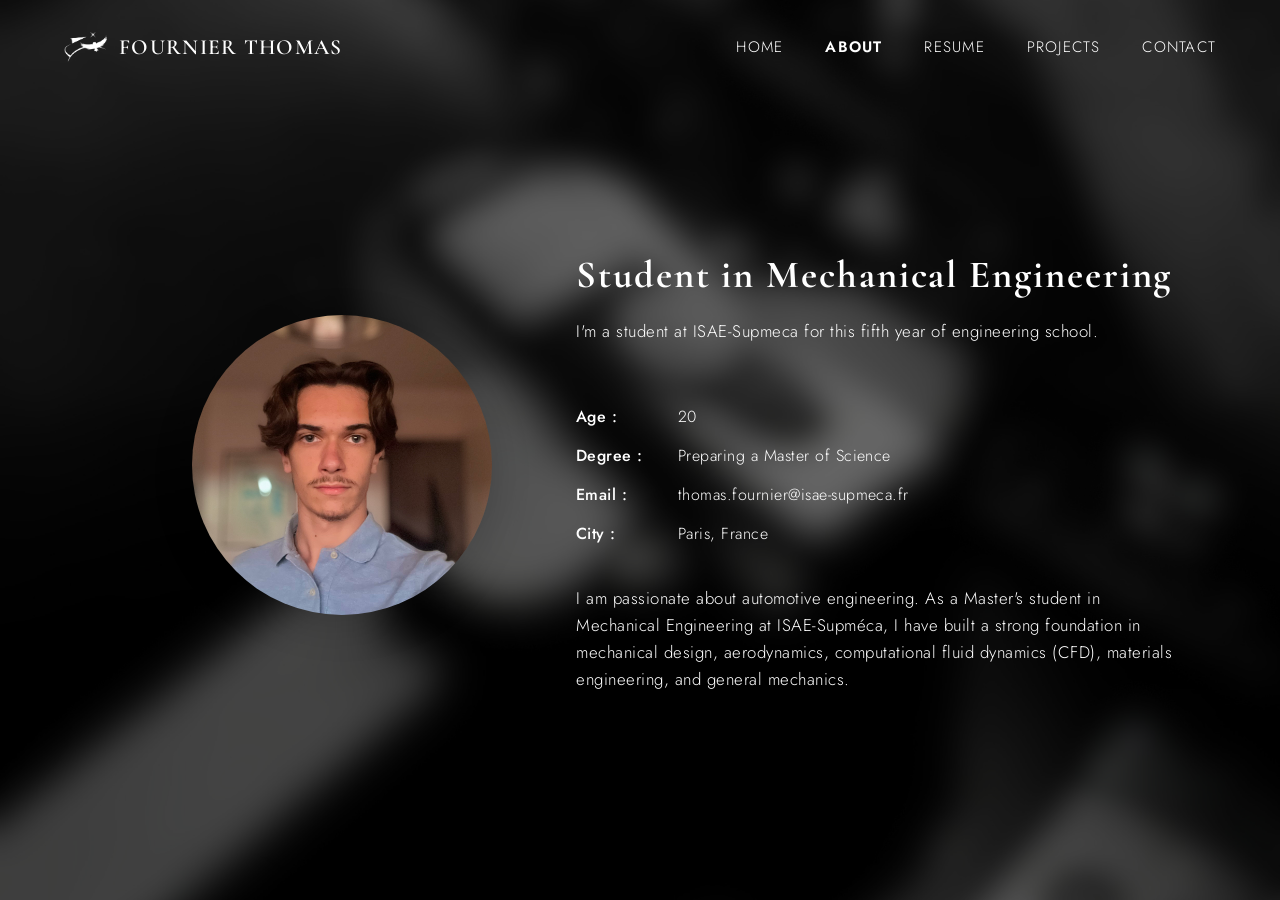
==== aboutme.html @ a67ceb08 "Add files via upload" ====
<!DOCTYPE html>
<html lang="fr">

<head>
    <meta charset="UTF-8">
    <meta name="viewport" content="width=device-width, initial-scale=1.0">
    <title>Thomas Fournier — About Me</title>
    <link rel="preconnect" href="https://fonts.googleapis.com">
    <link rel="preconnect" href="https://fonts.gstatic.com" crossorigin>
    <link
        href="https://fonts.googleapis.com/css2?family=Cormorant+Garamond:wght@500;600;700&family=Jost:wght@300;400;500&display=swap"
        rel="stylesheet">
    <link rel="stylesheet" href="style.css">
    <script src="script.js" defer></script>
    <script src="loader.js" defer></script>
</head>

<body class="aboutme-page">

    <div id="page-loader">
        <div class="spinner"></div>
    </div>


    <header class="navbar">
        <div class="nav-brand">
            <img src="image/logo.png" alt="Logo" class="nav-logo">
            <div class="nav-name">FOURNIER Thomas</div>
        </div>
        <nav class="nav-links">
            <a href="index.html">Home</a>
            <a href="aboutme.html" class="active">About</a>
            <a href="resume.html">Resume</a>
            <a href="projects.html">Projects</a>
            <a href="contact.html">Contact</a>
        </nav>
    </header>

    <section class="aboutme-section">
        <div class="aboutme-container">

            <img src="image/Fond_Fullsize_blur.png" alt="" class="aboutme-background-image">
            <img src="image/Photo_profil.jpeg" alt="Thomas Fournier" class="aboutme-image">
        </div>
        <div class="aboutme-content">
            <h1 class="aboutme-title">Student in Mechanical Engineering</h1>
            <p class="aboutme-description">I'm a student at ISAE-Supmeca for this fifth year of engineering school.
            </p>
            <div class="aboutme-info">
                <div class="info-item">
                    <span class="info-label">Age :</span>
                    <span class="info-value">20</span>
                </div>
                <div class="info-item">
                    <span class="info-label">Degree :</span>
                    <span class="info-value">Preparing a Master of Science</span>
                </div>
                <div class="info-item">
                    <span class="info-label">Email :</span>
                    <span class="info-value">thomas.fournier@isae-supmeca.fr</span>
                </div>
                <div class="info-item">
                    <span class="info-label">City :</span>
                    <span class="info-value">Paris, France</span>
                </div>
            </div>
            </p>
            <p class="aboutme-description">I am passionate about automotive engineering. As a Master's student in
                Mechanical Engineering at ISAE-Supméca, I have built
                a strong foundation in mechanical design, aerodynamics, computational fluid dynamics (CFD), materials
                engineering, and general mechanics.
            </p>
        </div>
        </div>
    </section>


</body>

</html>
---- style.css ----
/* ============================================
   RESET & BASE
   ============================================ */
* {
    margin: 0;
    padding: 0;
    box-sizing: border-box;
}

html,
body {
    width: 100%;
    height: 100%;
}

body {
    font-family: 'Jost', sans-serif;
    background-color: #ffffff;
    color: #1a1a1a;
    -webkit-font-smoothing: antialiased;
}

a {
    text-decoration: none;
    color: inherit;
}

.projects-page {
    background-color: #000000;
    color: #f1f1f1;
}

.projects-page .navbar {
    background: transparent;
}

.projects-page .nav-links a {
    color: #ffffff;
}

.resume-page {
    background-color: #ffffff;
    color: #1a1a1a;
}

.resume-page .navbar {
    background: transparent;
}

.resume-page .nav-links a {
    color: #ffffff;
}

.resume-page .nav-name {
    color: #ffffff;
}

.aboutme-page {
    background-color: #ffffff;
    color: #1a1a1a;
}

.aboutme-page .navbar {
    background: transparent;
}

.aboutme-page .nav-links a {
    color: #ffffff;
}

.aboutme-page .nav-name {
    color: #ffffff;
}

.projects-page .projects-section {
    min-height: 100vh;
    padding: 140px 5% 80px;
    background-color: #000000;
}

.projects-bento {
    display: grid;
    gap: 24px;
    max-width: 1200px;
    margin: 0 auto;
    grid-template-columns: repeat(3, 1fr);
    grid-template-rows: 260px 260px 260px 260px;
    grid-template-areas:
        "a a b"
        "c d b"
        "e e f"
        "e e f";
}

.cell-a {
    grid-area: a;
}

.cell-b {
    grid-area: b;
}

.cell-c {
    grid-area: c;
}

.cell-d {
    grid-area: d;
}

.cell-e {
    grid-area: e;
}

.cell-f {
    grid-area: f;
}

.project-card {
    position: relative;
    background: #111111;
    border: 1px solid rgba(255, 255, 255, 0.12);
    border-radius: 20px;
    overflow: hidden;
    display: flex;
    align-items: flex-end;
    justify-content: flex-start;
    color: #f1f1f1;
    isolation: isolate;
}

.project-card .project-image {
    position: absolute;
    top: 0;
    left: 0;
    width: 100%;
    height: 100%;
    object-fit: cover;
    object-position: center;
    z-index: 0;
    transition: transform 0.5s ease;
}

.project-card::after {
    content: "";
    position: absolute;
    inset: 0;
    background: linear-gradient(to top,
            rgba(0, 0, 0, 0.75) 0%,
            rgba(0, 0, 0, 0.15) 45%,
            rgba(0, 0, 0, 0) 70%);
    z-index: 1;
    pointer-events: none;
}

.project-card:hover .project-image {
    transform: scale(1.06);
}

.project-card span {
    position: relative;
    z-index: 2;
    padding: 20px;
    font-family: 'Jost', sans-serif;
    font-weight: 500;
    font-size: 0.95rem;
    letter-spacing: 0.08em;
    text-transform: uppercase;
    opacity: 0;
}

.project-card:hover span {
    opacity: 1;
    transition: opacity 0.3s ease;
}

.project-card--soon {
    align-items: center;
    justify-content: center;
    background: repeating-linear-gradient(135deg,
            #111111,
            #111111 12px,
            #161616 12px,
            #161616 24px);
    border-style: dashed;
}

.project-card--soon span {
    color: rgba(255, 255, 255, 0.45);
    padding: 0;
}

.contact-page {
    background-color: #ffffff;
    color: #000000;
}

.contact-page.navbar {
    background: transparent;
}

.contact-page .nav-links a {
    color: #ffffff;
}

.contact-page .nav-name {
    color: #ffffff;
}


@media (max-width: 900px) {
    .projects-bento {
        grid-template-columns: repeat(2, 1fr);
        grid-template-rows: repeat(4, 240px);
        grid-template-areas:
            "a a"
            "b c"
            "d e"
            "f f";
    }
}

@media (max-width: 640px) {
    .projects-bento {
        gap: 18px;
        grid-template-columns: 1fr;
        grid-template-rows: repeat(6, 220px);
        grid-template-areas:
            "a"
            "b"
            "c"
            "d"
            "e"
            "f";
    }
}

/* ============================================
   BANDEAU DE NAVIGATION (transparent, fixe)
   ============================================ */
.navbar {
    position: fixed;
    top: 0;
    left: 0;
    width: 100%;
    z-index: 100;
    display: flex;
    align-items: center;
    justify-content: space-between;
    padding: 32px 5%;
    background: transparent;
    box-sizing: border-box;

}

.nav-brand {
    display: flex;
    align-items: center;
    gap: 12px;
}

.nav-logo {
    height: 30px;
    width: auto;
    display: block;
}

.nav-name {
    font-family: 'Cormorant Garamond', serif;
    font-size: 1.35rem;
    font-weight: 600;
    letter-spacing: 0.06em;
    color: #ffffff;
    text-transform: uppercase;
}

.nav-links {
    display: flex;
    gap: 42px;
}

.nav-links a {
    font-family: 'Jost', sans-serif;
    font-size: 0.95rem;
    letter-spacing: 0.08em;
    text-transform: uppercase;
    color: #ffffff;
    font-weight: 300;

    position: relative;
}

.nav-links a:hover {
    opacity: 0.7;
}

.nav-links a.active {
    font-weight: 600;
}

/* ============================================
   portefolio — plein écran
   ============================================ */
.portefolio {
    position: relative;
    width: 100vw;
    height: 100vh;
    overflow: hidden;
}

.portefolio-image {
    position: absolute;
    top: 0;
    left: 0;
    width: 100%;
    height: 100%;
    object-fit: cover;
    object-position: center;
    display: block;
    z-index: 0;
}

.portefolio-overlay {
    position: absolute;
    top: 0;
    left: 0;
    width: 100%;
    height: 100%;
    background: linear-gradient(to bottom,
            rgba(0, 0, 0, 0.35) 0%,
            rgba(0, 0, 0, 0.25) 40%,
            rgba(0, 0, 0, 0.4) 100%);
    z-index: 1;
}

.portefolio-top-overlay {
    position: absolute;
    top: 0;
    left: 0;
    width: 100%;
    height: 100%;
    background: linear-gradient(to bottom,
            #000000 500%,
            rgb(0, 0, 0) 500%);
    opacity: 0;
    z-index: 2;
    pointer-events: none;
}

.portefolio-content {
    position: relative;
    z-index: 1;
    height: 100%;
    display: flex;
    flex-direction: column;
    align-items: center;
    justify-content: center;
    text-align: center;
    padding: 0 24px;
    opacity: 1;

}

.portefolio-title {
    font-family: 'Cormorant Garamond', serif;
    font-weight: 700;
    font-size: clamp(2.8rem, 7vw, 5.5rem);
    color: #ffffff;
    letter-spacing: 0.05em;
    text-transform: uppercase;
    text-shadow: 0 2px 18px rgba(0, 0, 0, 0.35);
    line-height: 1.1;
}

.portefolio-subtitle {
    margin-top: 18px;
    font-family: 'Jost', sans-serif;
    font-weight: 300;
    font-size: clamp(0.95rem, 1.6vw, 1.25rem);
    color: #f2f2f2;
    letter-spacing: 0.04em;
    text-shadow: 0 1px 10px rgba(0, 0, 0, 0.3);
}

/* Petit indicateur de scroll, discret */
.scroll-indicator {
    position: absolute;
    bottom: 34px;
    left: 50%;
    transform: translateX(-50%);
    z-index: 3;
    width: 22px;
    height: 36px;
    border: 1.5px solid rgba(255, 255, 255, 0.7);
    border-radius: 12px;
}

.scroll-indicator span {
    position: absolute;
    top: 6px;
    left: 50%;
    transform: translateX(-50%);
    width: 4px;
    height: 8px;
    background: #ffffff;
    border-radius: 2px;
    animation: scrollDown 1.8s ease-in-out infinite;
}

@keyframes scrollDown {
    0% {
        opacity: 1;
        top: 6px;
    }

    60% {
        opacity: 0;
        top: 18px;
    }

    100% {
        opacity: 0;
        top: 6px;
    }
}



/* ============================================
   ABOUT ME SECTION
   ============================================ */
.aboutme {
    position: relative;
    width: 100vh;
    min-height: 100vh;
    overflow: hidden;
}

.aboutme-container {
    display: grid;
    grid-template-columns: 1fr 1fr;
    gap: 60px;
    max-width: 1200px;
    width: 100%;
    align-items: center;
}

.aboutme-background-image {
    position: absolute;
    top: 0;
    left: 0;
    width: 100%;
    height: 100%;
    object-fit: cover;
    object-position: center;
    z-index: -1;
    filter: brightness(0.4);
}

.aboutme-image-wrapper {
    display: flex;
    justify-content: center;
    align-items: center;
}

.aboutme-image {
    position: absolute;
    top: 35%;
    left: 15%;
    width: 300px;
    height: 300px;
    border-radius: 50%;
    object-fit: cover;
    box-shadow: 0 10px 40px rgba(0, 0, 0, 0.15);
}

.aboutme-content {
    position: absolute;
    top: 28%;
    left: 45%;
    display: flex;
    flex-direction: column;
    gap: 20px;
}

.aboutme-title {
    font-family: 'Cormorant Garamond', serif;
    font-weight: 700;
    font-size: clamp(1.8rem, 3vw, 2.4rem);
    color: #ffffff;
    letter-spacing: 0.05em;
    line-height: 1.2;
}

.aboutme-description {
    font-family: 'Jost', sans-serif;
    font-weight: 300;
    font-size: 1.05rem;
    color: #ffffff;
    letter-spacing: 0.03em;
    line-height: 1.6;
    margin-bottom: 20px;
    margin-right: 100px;
}

.aboutme-info {
    display: flex;
    flex-direction: column;
    gap: 16px;
    margin-top: 20px;
}

.info-item {
    display: flex;
    gap: 12px;
}

.info-label {
    font-family: 'Jost', sans-serif;
    font-weight: 500;
    font-size: 1rem;
    color: #ffffff;
    letter-spacing: 0.03em;
    min-width: 90px;
}

.info-value {
    font-family: 'Jost', sans-serif;
    font-weight: 300;
    font-size: 1rem;
    color: #ffffff;
    letter-spacing: 0.03em;
}


@media (max-width: 900px) {
    .aboutme-container {
        grid-template-columns: 1fr;
        gap: 40px;
    }

    .aboutme-image {
        width: 250px;
        height: 250px;
    }
}

@media (max-width: 640px) {
    .aboutme-section {
        padding: 100px 5% 60px;
    }

    .aboutme-container {
        gap: 30px;
    }

    .aboutme-image {
        width: 200px;
        height: 200px;
    }

    .aboutme-title {
        font-size: 1.5rem;
    }

    .aboutme-description {
        font-size: 0.95rem;
    }
}

/* ============================================
   CONTACT SECTION
   ============================================ */
.contact {
    position: relative;
    width: 100vh;
    min-height: 100vh;
    overflow: hidden;
}

.contact-container {
    display: grid;
    grid-template-columns: 1fr 1fr;
    gap: 60px;
    max-width: 1200px;
    width: 100%;
    align-items: center;
}

.contact-background-image {
    position: absolute;
    top: 0;
    left: 0;
    width: 100%;
    height: 100%;
    object-fit: cover;
    object-position: center;
    z-index: -1;
    filter: brightness(0.4);
}


.contact-content {
    position: absolute;
    top: 35%;
    left: 50%;
    transform: translateX(-50%);
    display: flex;
    flex-direction: column;
    gap: 25px;
}

.contact-title {
    font-family: 'Cormorant Garamond', serif;
    font-weight: 700;
    font-size: clamp(1.8rem, 3vw, 2.4rem);
    color: #ffffff;
    letter-spacing: 0.05em;
    line-height: 1.2;
}

.email {
    position: absolute;
    top: 50%;
    left: 50%;
    transform: translateX(-50%);
    padding: 12px 20px;
    border: 1px solid #fff;
    color: #ffffff;
    border-radius: 18px;
    font-weight: 600;
    letter-spacing: 0.02em;
    transition: opacity 0.18s ease, transform 0.08s ease;
}

.email:hover {
    transform: translateX(-50%) scale(1.05);
}

.linkedin-link-contact {
    position: absolute;
    top: 60%;
    left: 50%;
    transform: translateX(-50%);
    display: inline-block;
    padding: 12px 20px;
    border: 1px solid #fff;
    color: #ffffff;
    border-radius: 18px;
    font-weight: 600;
    letter-spacing: 0.02em;
    transition: opacity 0.18s ease, transform 0.08s ease;
}

.linkedin-link-contact:hover {
    transform: translateX(-50%) scale(1.05);
}

/* ============================================
   RESUME SECTION
   ============================================ */
.resume {
    position: relative;
    width: 100vh;


}



.resume-background-image {
    position: absolute;
    top: 0;
    left: 0;
    width: 100%;
    height: 150%;
    object-fit: cover;
    object-position: top;
    z-index: -1;
    filter: brightness(0.5);
}


.resume-content {
    position: absolute;
    top: 20%;
    left: 50%;
    transform: translateX(-50%);
    display: flex;
    flex-direction: column;
    gap: 25px;
}

.resume-title {
    font-family: 'Cormorant Garamond', serif;
    font-weight: 900;
    font-size: clamp(3rem, 4vw, 3rem);
    color: #ffffff;
    letter-spacing: 0.05em;
    line-height: 1.2;
}

.download-link {
    position: absolute;
    top: 33%;
    left: 50%;
    transform: translateX(-50%);
    padding: 12px 20px;
    border: 1px solid #fff;
    color: #ffffff;
    border-radius: 18px;
    font-weight: 600;
    letter-spacing: 0.02em;
    transition: opacity 0.18s ease, transform 0.08s ease;
}

.download-link:hover {
    transform: translateX(-50%) scale(1.05);
}

.resume-experiences {
    margin-top: 350px;
    margin-left: 150px;
}

.resume-education {
    position: absolute;
    top: 350px;
    margin-left: 680px;
}

.resume-exp {

    margin-left: 40px;
}

.resume-subtitle {
    font-family: 'Cormorant Garamond', serif;
    font-weight: 900;
    font-size: clamp(1.8rem, 2.8vw, 2.5rem);
    color: #ffffff;
    letter-spacing: 0.05em;
    line-height: 1.2;
    margin-bottom: 20px;
}

.experience-title {
    font-family: 'Jost', sans-serif;
    font-weight: 500;
    font-size: 1.2rem;
    color: #ffffff;
    letter-spacing: 0.03em;
    margin-bottom: 6px;
    margin-top: 40px;
}

.experience-description {
    font-family: 'Jost', sans-serif;
    font-weight: 300;
    font-size: 1rem;
    color: #ffffff;
    letter-spacing: 0.02em;
    margin-bottom: 15px;
    max-width: 40%;
}

.experience-infos {
    font-family: 'Jost', sans-serif;
    font-weight: 100;
    font-size: 0.85rem;
    color: #ffcaa7;
    letter-spacing: 0.02em;
    margin-bottom: 15px;
    margin-left: 25px;
}

.segment-vertical {
    position: absolute;
    top: 430px;
    left: 50%;
    transform: translateX(-50%);
    width: 2px;
    height: 500px;
    background-color: #fff;
}

.bord-vertical1 {
    position: absolute;
    top: 480px;
    left: 11%;
    transform: translateX(-50%);
    width: 2px;
    height: 200px;
    background-color: #ffcaa7;
}

.bord-vertical2 {
    position: absolute;
    top: 730px;
    left: 11%;
    transform: translateX(-50%);
    width: 2px;
    height: 200px;
    background-color: #ffcaa7;
}

.cercle1 {
    position: absolute;
    top: 448px;
    left: 11%;
    transform: translate(-50%, 0);
    width: 12px;
    height: 12px;
    border-radius: 50%;
    background-color: #ffcaa7;
}

.cercle2 {
    position: absolute;
    top: 702px;
    left: 11%;
    transform: translate(-50%, 0);
    width: 12px;
    height: 12px;
    border-radius: 50%;
    background-color: #ffcaa7;
}

.education-description {
    font-family: 'Jost', sans-serif;
    font-weight: 300;
    font-size: 1rem;
    color: #ffffff;
    letter-spacing: 0.02em;
    margin-bottom: 15px;
    margin-right: 100px;
}


/* ============================================
   SECTION BASSE (fond blanc)
   ============================================ */
.footer-section {
    position: relative;
    width: 100%;
    min-height: 20vh;
    display: flex;
    flex-direction: column;
    align-items: center;
    justify-content: center;
    text-align: center;
    padding: 60px 20px;
    background-color: #ffffff;
}

.linkedin-link {
    position: absolute;
    bottom: 18px;
    right: 18px;
    display: inline-flex;
    width: 42px;
    height: 42px;
}

.linkedin-link img {
    width: 100%;
    height: auto;
    display: block;
}

.location {
    font-family: 'Jost', sans-serif;
    font-weight: 400;
    font-size: 1rem;
    letter-spacing: 0.05em;
    color: #4a4a4a;
}

.copyright {
    margin-top: 10px;
    font-family: 'Jost', sans-serif;
    font-weight: 300;
    font-size: 0.8rem;
    letter-spacing: 0.03em;
    color: #999999;
}



/* ============================================
   RESPONSIVE
   ============================================ */
@media (max-width: 640px) {
    .navbar {
        padding: 22px 6%;
    }

    .nav-links {
        gap: 22px;
    }

    .nav-links a {
        font-size: 0.8rem;
    }

    .nav-name {
        font-size: 1.05rem;
    }

    .nav-logo {
        height: 24px;
    }
}


/* ============================================
   PAGE LOADER
   ============================================ */

#page-loader {
    position: fixed;
    top: 0;
    left: 0;
    width: 100%;
    height: 100%;
    background: #ffffff;
    display: flex;
    align-items: center;
    justify-content: center;
    z-index: 9999;
    transition: opacity 0.3s ease;
}

#page-loader.hidden {
    opacity: 0;
    pointer-events: none;
}

.spinner {
    width: 40px;
    height: 40px;
    border: 4px solid #ccc;
    border-top-color: #333;
    border-radius: 50%;
    animation: spin 0.8s linear infinite;
}

@keyframes spin {
    to {
        transform: rotate(360deg);
    }
}
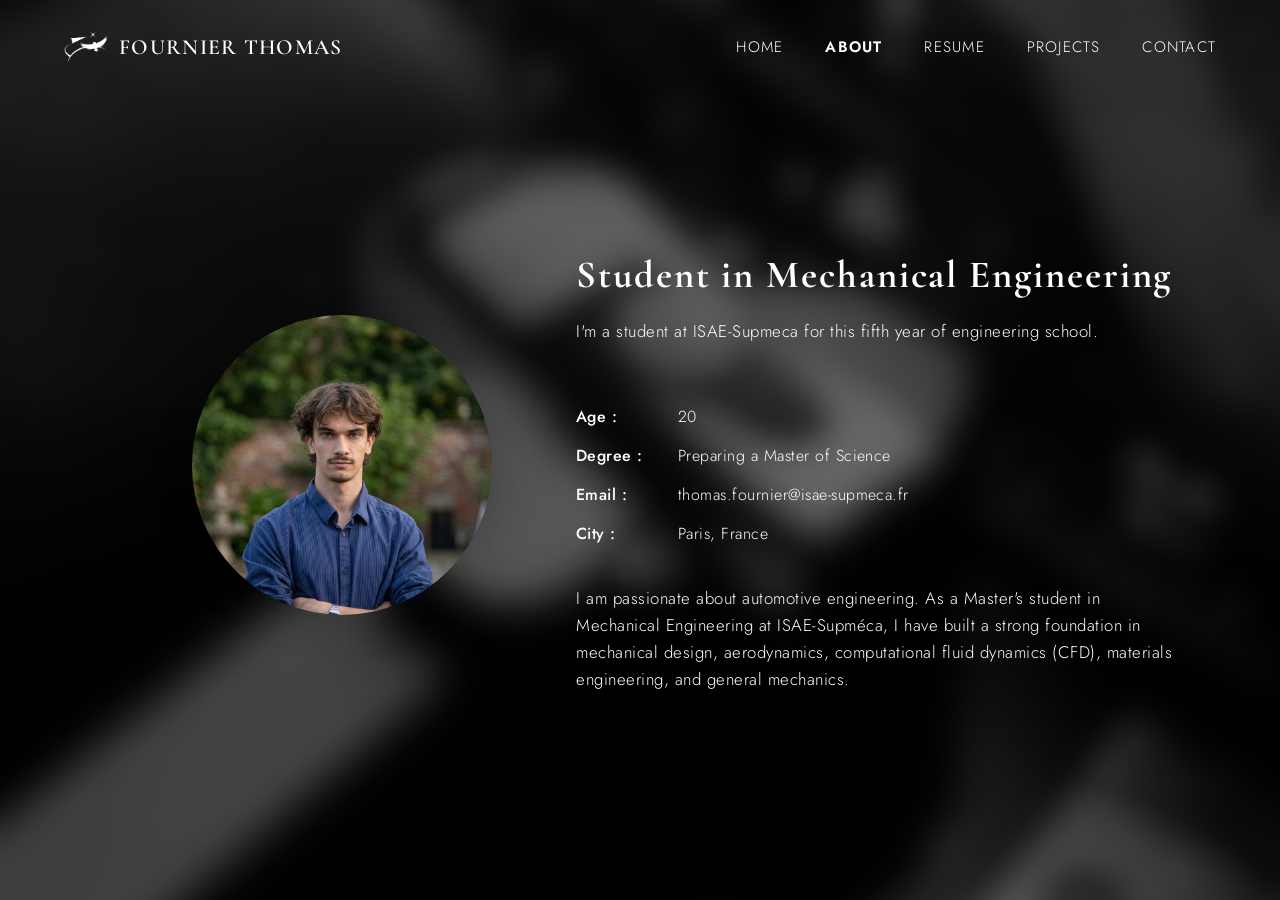
==== commit 7e13fc4d: "Fix HTML formatting and update image source" ====
--- a/aboutme.html
+++ b/aboutme.html
@@ -40,7 +40,7 @@
         <div class="aboutme-container">
 
             <img src="image/Fond_Fullsize_blur.png" alt="" class="aboutme-background-image">
-            <img src="image/Photo_profil.jpeg" alt="Thomas Fournier" class="aboutme-image">
+            <img src="image/Photo profil.jpg" alt="Thomas Fournier" class="aboutme-image">
         </div>
         <div class="aboutme-content">
             <h1 class="aboutme-title">Student in Mechanical Engineering</h1>
@@ -77,4 +77,4 @@
 
 </body>
 
-</html>+</html>
--- a/style.css
+++ b/style.css
@@ -949,4 +949,248 @@
     to {
         transform: rotate(360deg);
     }
+}
+
+/* ============================================
+   PROJECT DETAIL PAGE
+   ============================================ */
+.project-detail-page {
+    background-color: #000000;
+    color: #f1f1f1;
+}
+
+.project-detail-page .navbar {
+    background: transparent;
+}
+
+.project-detail-page .nav-links a {
+    color: #ffffff;
+}
+
+.project-detail-section {
+    min-height: 100vh;
+    max-width: 900px;
+    margin: 0 auto;
+    padding: 140px 5% 100px;
+}
+
+.back-link {
+    display: inline-block;
+    font-family: 'Jost', sans-serif;
+    font-weight: 400;
+    font-size: 0.85rem;
+    letter-spacing: 0.08em;
+    text-transform: uppercase;
+    color: #ffcaa7;
+    margin-bottom: 40px;
+    transition: opacity 0.18s ease, transform 0.15s ease;
+}
+
+.back-link:hover {
+    opacity: 0.7;
+    transform: translateX(-4px);
+}
+
+.project-detail-header {
+    text-align: center;
+    margin-bottom: 40px;
+}
+
+.project-detail-header h1 {
+    font-family: 'Cormorant Garamond', serif;
+    font-weight: 700;
+    font-size: clamp(1.9rem, 4vw, 2.8rem);
+    color: #ffffff;
+    letter-spacing: 0.03em;
+    line-height: 1.25;
+}
+
+.project-subtitle {
+    margin-top: 14px;
+    font-family: 'Jost', sans-serif;
+    font-weight: 300;
+    font-size: 1rem;
+    color: #ffcaa7;
+    letter-spacing: 0.04em;
+}
+
+.project-download-wrapper {
+    text-align: center;
+    margin-bottom: 24px;
+}
+
+.project-download-link {
+    display: inline-block;
+    padding: 12px 20px;
+    border: 1px solid #fff;
+    color: #ffffff;
+    border-radius: 18px;
+    font-family: 'Jost', sans-serif;
+    font-weight: 600;
+    font-size: 0.9rem;
+    letter-spacing: 0.02em;
+    text-transform: uppercase;
+    transition: opacity 0.18s ease, transform 0.08s ease;
+}
+
+.project-download-link:hover {
+    transform: scale(1.05);
+}
+
+/* ============================================
+   PROJECT IMAGE CAROUSEL
+   ============================================ */
+.project-carousel {
+    position: relative;
+    width: 100%;
+    max-height: 480px;
+    aspect-ratio: 3 / 4;
+    border-radius: 20px;
+    /*border: 1px solid rgba(255, 255, 255, 0.12);*/
+    overflow: hidden;
+    margin-bottom: 50px;
+    isolation: isolate;
+}
+
+.carousel-track {
+    display: flex;
+    height: 100%;
+    transition: transform 0.5s ease;
+}
+
+.carousel-image {
+    width: 100%;
+    height: 100%;
+    object-fit: contain;
+    flex-shrink: 0;
+}
+
+.carousel-arrow {
+    position: absolute;
+    top: 50%;
+    transform: translateY(-50%);
+    width: 42px;
+    height: 42px;
+    border: 1px solid rgba(255, 255, 255, 0.6);
+    background: rgba(0, 0, 0, 0.35);
+    color: #ffffff;
+    border-radius: 50%;
+    font-size: 1.4rem;
+    line-height: 1;
+    cursor: pointer;
+    opacity: 0;
+    transition: opacity 0.25s ease, background 0.2s ease, transform 0.15s ease;
+    z-index: 2;
+}
+
+.project-carousel:hover .carousel-arrow {
+    opacity: 1;
+}
+
+.carousel-arrow:hover {
+    background: rgba(0, 0, 0, 0.6);
+    transform: translateY(-50%) scale(1.08);
+}
+
+.carousel-prev {
+    left: 16px;
+}
+
+.carousel-next {
+    right: 16px;
+}
+
+.carousel-dots {
+    position: absolute;
+    bottom: 16px;
+    left: 50%;
+    transform: translateX(-50%);
+    display: flex;
+    gap: 8px;
+    z-index: 2;
+}
+
+.carousel-dot {
+    width: 8px;
+    height: 8px;
+    border-radius: 50%;
+    background: rgba(255, 255, 255, 0.4);
+    border: none;
+    cursor: pointer;
+    padding: 0;
+    transition: background 0.2s ease, transform 0.15s ease;
+}
+
+.carousel-dot.active {
+    background: #ffffff;
+    transform: scale(1.2);
+}
+
+@media (max-width: 640px) {
+    .project-carousel {
+        max-height: 300px;
+        border-radius: 14px;
+    }
+
+    .carousel-arrow {
+        width: 34px;
+        height: 34px;
+        font-size: 1.1rem;
+    }
+}
+
+.project-detail-hero {
+    width: 100%;
+    max-height: 480px;
+    object-fit: cover;
+    border-radius: 20px;
+    border: 1px solid rgba(255, 255, 255, 0.12);
+    display: block;
+    margin-bottom: 50px;
+}
+
+.project-detail-content h2 {
+    font-family: 'Cormorant Garamond', serif;
+    font-weight: 600;
+    font-size: clamp(1.3rem, 2.4vw, 1.7rem);
+    color: #ffffff;
+    letter-spacing: 0.03em;
+    margin-top: 42px;
+    margin-bottom: 14px;
+}
+
+.project-detail-content h2:first-child {
+    margin-top: 0;
+}
+
+.project-detail-content p {
+    font-family: 'Jost', sans-serif;
+    font-weight: 300;
+    font-size: 1rem;
+    line-height: 1.75;
+    color: rgba(241, 241, 241, 0.85);
+    letter-spacing: 0.01em;
+}
+
+.project-detail-image {
+    width: 100%;
+    border-radius: 16px;
+    border: 1px solid rgba(255, 255, 255, 0.12);
+    margin: 24px 0;
+    display: block;
+}
+
+@media (max-width: 640px) {
+    .project-detail-section {
+        padding: 120px 6% 80px;
+    }
+
+    .project-detail-hero {
+        max-height: 300px;
+        border-radius: 14px;
+    }
+
+    .back-link {
+        margin-bottom: 28px;
+    }
 }
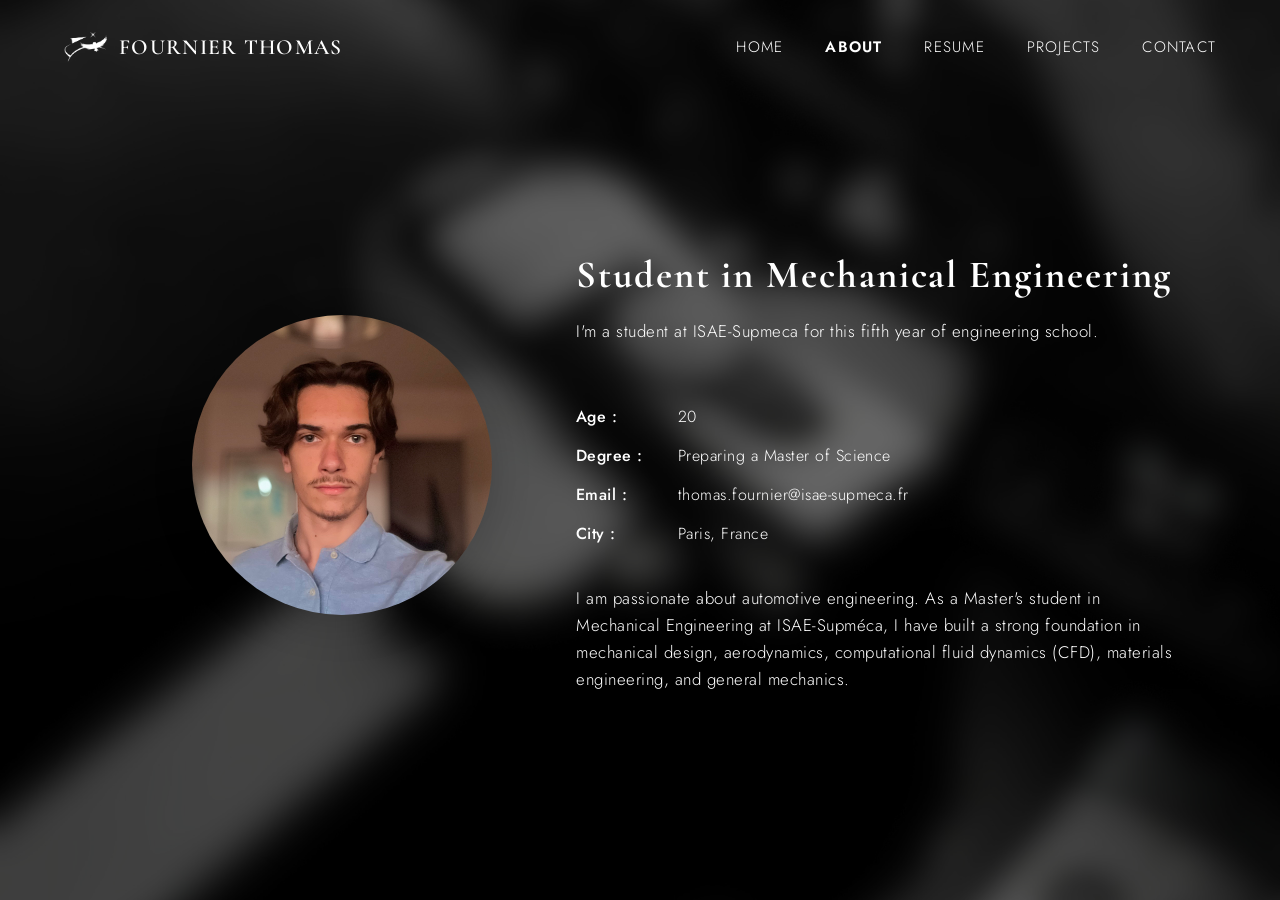
==== commit 1b413691: "Mise à jour du site" ====
--- a/aboutme.html
+++ b/aboutme.html
@@ -40,7 +40,7 @@
         <div class="aboutme-container">
 
             <img src="image/Fond_Fullsize_blur.png" alt="" class="aboutme-background-image">
-            <img src="image/Photo profil.jpg" alt="Thomas Fournier" class="aboutme-image">
+            <img src="image/Photo_profil.jpeg" alt="Thomas Fournier" class="aboutme-image">
         </div>
         <div class="aboutme-content">
             <h1 class="aboutme-title">Student in Mechanical Engineering</h1>
@@ -77,4 +77,4 @@
 
 </body>
 
-</html>
+</html>
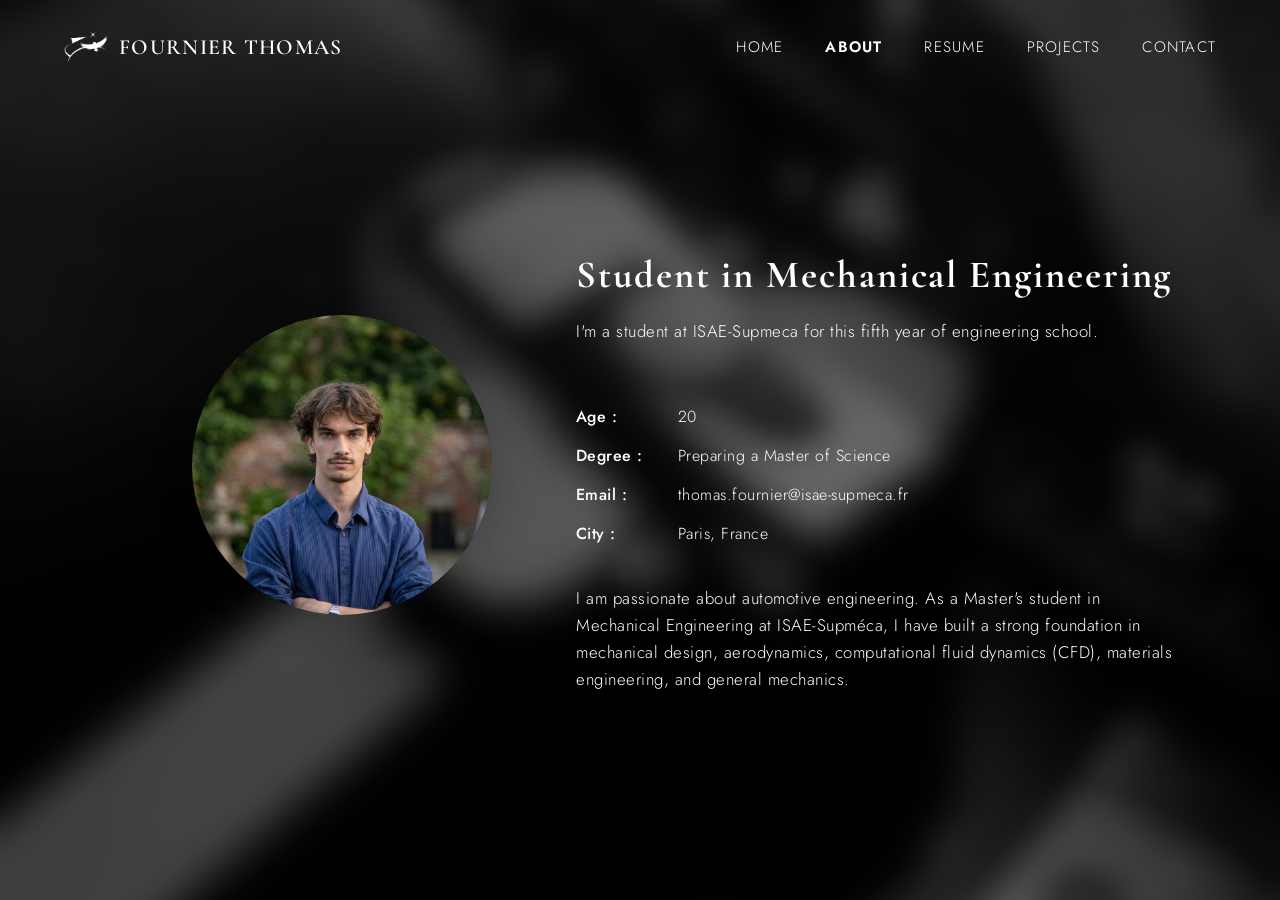
==== commit 41ce3e91: "Description de mes modifications" ====
--- a/aboutme.html
+++ b/aboutme.html
@@ -40,7 +40,7 @@
         <div class="aboutme-container">
 
             <img src="image/Fond_Fullsize_blur.png" alt="" class="aboutme-background-image">
-            <img src="image/Photo_profil.jpeg" alt="Thomas Fournier" class="aboutme-image">
+            <img src="image/Photo_profil.jpg" alt="Thomas Fournier" class="aboutme-image">
         </div>
         <div class="aboutme-content">
             <h1 class="aboutme-title">Student in Mechanical Engineering</h1>
--- a/style.css
+++ b/style.css
@@ -84,12 +84,14 @@
     max-width: 1200px;
     margin: 0 auto;
     grid-template-columns: repeat(3, 1fr);
-    grid-template-rows: 260px 260px 260px 260px;
+    grid-template-rows: repeat(4, 260px);
+    grid-auto-rows: auto;
     grid-template-areas:
         "a a b"
         "c d b"
         "e e f"
-        "e e f";
+        "e e f"
+        "g h i";
 }
 
 .cell-a {
@@ -114,6 +116,25 @@
 
 .cell-f {
     grid-area: f;
+}
+
+.cell-g {
+    grid-area: g;
+}
+
+.cell-h {
+    grid-area: h;
+}
+
+.cell-i {
+    grid-area: i;
+}
+
+.cell-g,
+.cell-h,
+.cell-i {
+    aspect-ratio: 1 / 1;
+    align-self: start;
 }
 
 .project-card {
@@ -216,7 +237,9 @@
             "a a"
             "b c"
             "d e"
-            "f f";
+            "f f"
+            "g h"
+            "i i";
     }
 }
 
@@ -231,7 +254,10 @@
             "c"
             "d"
             "e"
-            "f";
+            "f"
+            "g"
+            "h"
+            "i";
     }
 }
 
